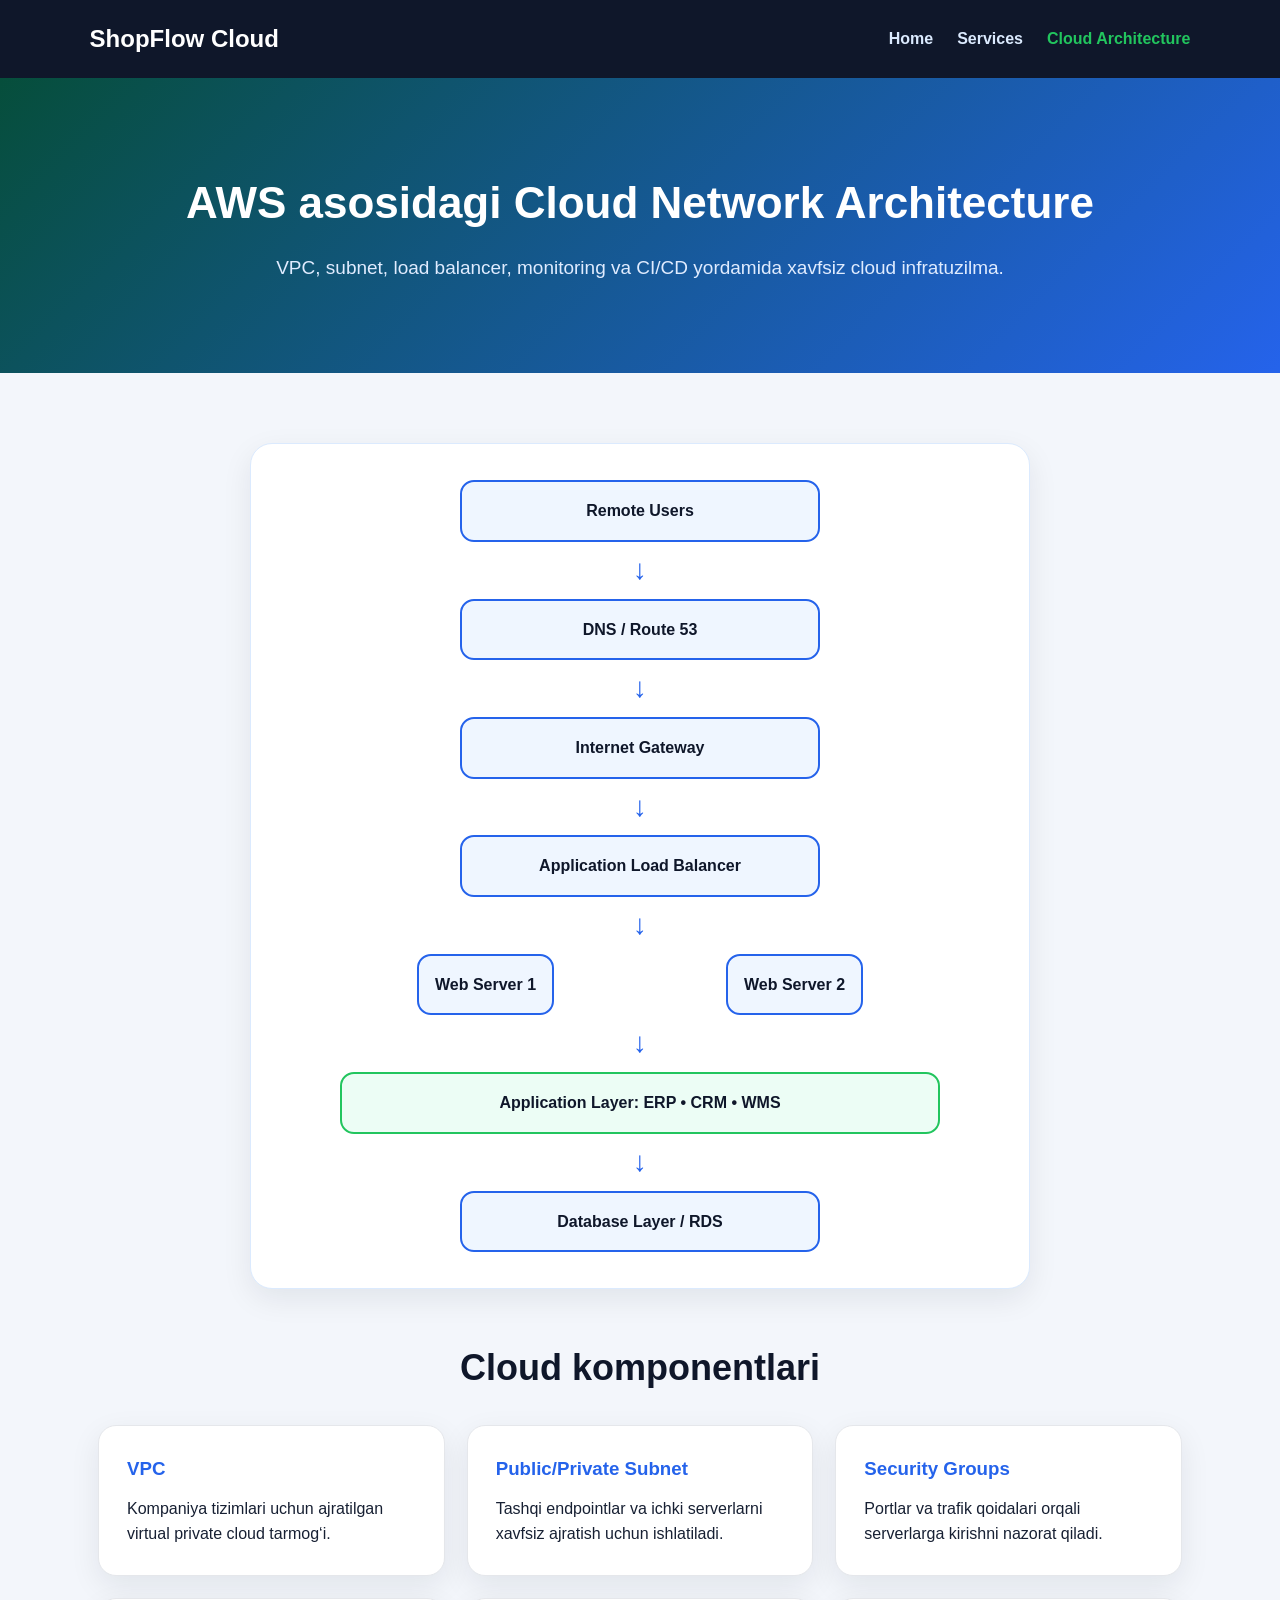
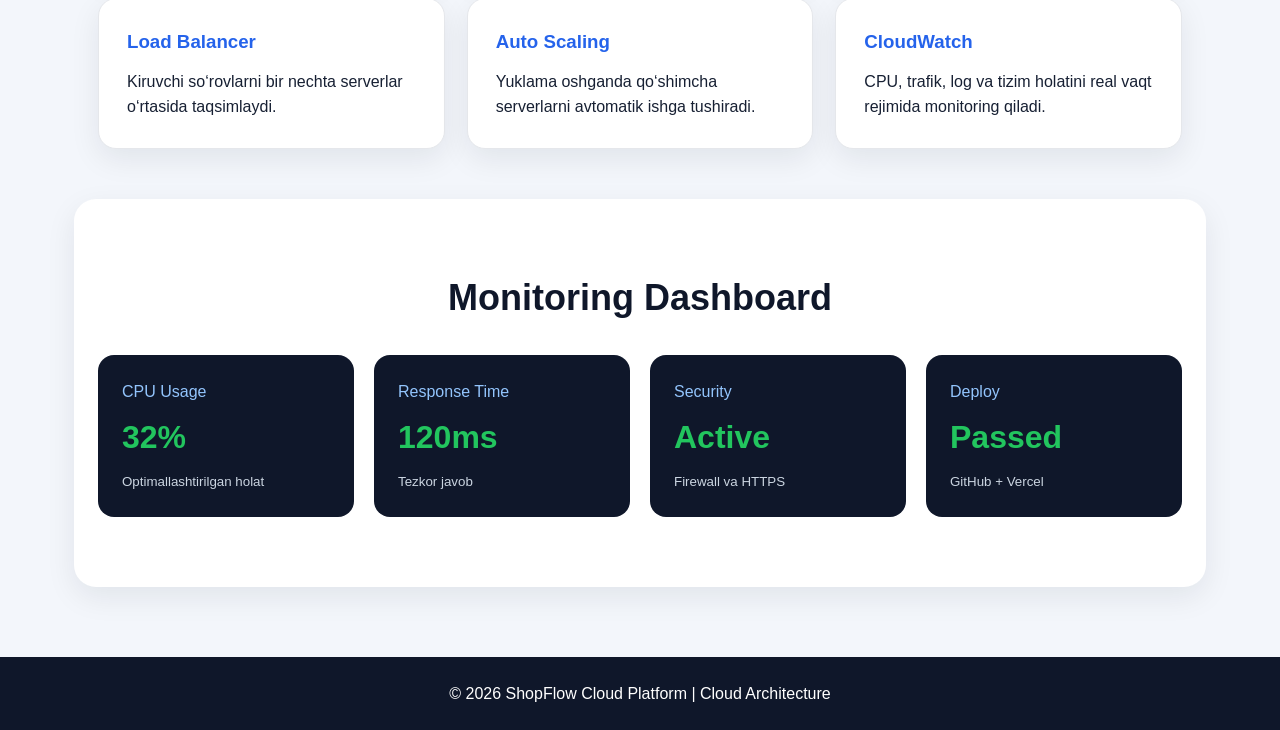
==== architecture.html @ b5617a1d "Add files via upload" ====
<!DOCTYPE html>
<html lang="uz">
<head>
  <meta charset="UTF-8" />
  <meta name="viewport" content="width=device-width, initial-scale=1.0" />
  <title>ShopFlow Cloud Platform | Cloud Architecture</title>
  <link rel="stylesheet" href="style.css" />
</head>
<body>
  <nav class="navbar">
    <div class="logo">ShopFlow Cloud</div>
    <ul>
      <li><a href="index.html">Home</a></li>
      <li><a href="services.html">Services</a></li>
      <li><a class="active" href="architecture.html">Cloud Architecture</a></li>
    </ul>
  </nav>

  <header class="page-header architecture-header">
    <h1>AWS asosidagi Cloud Network Architecture</h1>
    <p>VPC, subnet, load balancer, monitoring va CI/CD yordamida xavfsiz cloud infratuzilma.</p>
  </header>

  <main class="section">
    <div class="architecture-flow">
      <div class="flow-box">Remote Users</div>
      <div class="arrow">↓</div>
      <div class="flow-box">DNS / Route 53</div>
      <div class="arrow">↓</div>
      <div class="flow-box">Internet Gateway</div>
      <div class="arrow">↓</div>
      <div class="flow-box">Application Load Balancer</div>
      <div class="arrow">↓</div>
      <div class="flow-row">
        <div class="flow-box">Web Server 1</div>
        <div class="flow-box">Web Server 2</div>
      </div>
      <div class="arrow">↓</div>
      <div class="flow-box wide">Application Layer: ERP • CRM • WMS</div>
      <div class="arrow">↓</div>
      <div class="flow-box">Database Layer / RDS</div>
    </div>

    <section class="section mini">
      <h2>Cloud komponentlari</h2>
      <div class="cards three">
        <div class="card"><h3>VPC</h3><p>Kompaniya tizimlari uchun ajratilgan virtual private cloud tarmog‘i.</p></div>
        <div class="card"><h3>Public/Private Subnet</h3><p>Tashqi endpointlar va ichki serverlarni xavfsiz ajratish uchun ishlatiladi.</p></div>
        <div class="card"><h3>Security Groups</h3><p>Portlar va trafik qoidalari orqali serverlarga kirishni nazorat qiladi.</p></div>
        <div class="card"><h3>Load Balancer</h3><p>Kiruvchi so‘rovlarni bir nechta serverlar o‘rtasida taqsimlaydi.</p></div>
        <div class="card"><h3>Auto Scaling</h3><p>Yuklama oshganda qo‘shimcha serverlarni avtomatik ishga tushiradi.</p></div>
        <div class="card"><h3>CloudWatch</h3><p>CPU, trafik, log va tizim holatini real vaqt rejimida monitoring qiladi.</p></div>
      </div>
    </section>

    <section class="section dashboard">
      <h2>Monitoring Dashboard</h2>
      <div class="dashboard-grid">
        <div class="dash-card"><span>CPU Usage</span><strong>32%</strong><small>Optimallashtirilgan holat</small></div>
        <div class="dash-card"><span>Response Time</span><strong>120ms</strong><small>Tezkor javob</small></div>
        <div class="dash-card"><span>Security</span><strong>Active</strong><small>Firewall va HTTPS</small></div>
        <div class="dash-card"><span>Deploy</span><strong>Passed</strong><small>GitHub + Vercel</small></div>
      </div>
    </section>
  </main>

  <footer>© 2026 ShopFlow Cloud Platform | Cloud Architecture</footer>
</body>
</html>
---- style.css ----
*{box-sizing:border-box;margin:0;padding:0}
body{font-family:Arial,Helvetica,sans-serif;background:#f3f6fb;color:#172033;line-height:1.6}
.navbar{background:#0f172a;color:#fff;display:flex;justify-content:space-between;align-items:center;padding:20px 7%;position:sticky;top:0;z-index:10}
.logo{font-size:24px;font-weight:800}
.navbar ul{display:flex;gap:24px;list-style:none}
.navbar a{color:#dbeafe;text-decoration:none;font-weight:700}
.navbar a.active,.navbar a:hover{color:#22c55e}
.hero{min-height:620px;background:linear-gradient(135deg,#0f172a,#1d4ed8);color:white;display:grid;grid-template-columns:1.3fr .7fr;gap:40px;align-items:center;padding:70px 7%}
.badge{display:inline-block;background:rgba(34,197,94,.15);border:1px solid #22c55e;color:#bbf7d0;padding:8px 12px;border-radius:999px;margin-bottom:18px}
.hero h1{font-size:52px;line-height:1.1;margin-bottom:20px}
.hero p{font-size:20px;margin-bottom:30px;color:#e0ecff}
.hero-buttons{display:flex;gap:14px;flex-wrap:wrap}
.btn{padding:14px 22px;border-radius:10px;text-decoration:none;font-weight:800}
.primary{background:#22c55e;color:white}.secondary{background:white;color:#1d4ed8}
.hero-panel{background:white;color:#172033;border-radius:22px;padding:28px;box-shadow:0 20px 55px rgba(0,0,0,.25)}
.hero-panel h3{font-size:24px;margin-bottom:16px}.status{padding:12px;border-radius:10px;text-align:center;font-weight:800;margin-bottom:16px}.online{background:#dcfce7;color:#166534}
.metric{display:flex;justify-content:space-between;padding:13px 0;border-bottom:1px solid #e5e7eb}.metric strong{color:#2563eb}
.section{max-width:1180px;margin:auto;padding:70px 24px}.section h2{text-align:center;font-size:36px;margin-bottom:28px;color:#0f172a}
.center-text{max-width:850px;margin:0 auto 34px;text-align:center;font-size:18px;color:#475569}
.cards.three{display:grid;grid-template-columns:repeat(3,1fr);gap:22px}.card,.service-card{background:white;border-radius:18px;padding:28px;box-shadow:0 10px 30px rgba(15,23,42,.08);border:1px solid #e5e7eb}
.card h3,.service-card h2{color:#2563eb;margin-bottom:12px}
.dashboard{background:white;border-radius:22px;margin-top:30px;box-shadow:0 10px 30px rgba(15,23,42,.08)}
.dashboard-grid{display:grid;grid-template-columns:repeat(4,1fr);gap:20px}
.dash-card{background:#0f172a;color:white;padding:24px;border-radius:16px}
.dash-card span{display:block;color:#93c5fd;margin-bottom:8px}.dash-card strong{font-size:32px;color:#22c55e}.dash-card small{display:block;margin-top:8px;color:#cbd5e1}
.page-header{background:linear-gradient(135deg,#1e3a8a,#2563eb);color:white;text-align:center;padding:90px 24px}
.page-header h1{font-size:44px;margin-bottom:14px}.page-header p{font-size:19px;color:#e0ecff}
.service-layout{display:grid;grid-template-columns:repeat(3,1fr);gap:24px}.service-card ul{margin-top:18px;padding-left:20px}.service-card li{margin-bottom:10px}
.mini{padding-top:50px;padding-bottom:20px}
.architecture-header{background:linear-gradient(135deg,#064e3b,#2563eb)}
.architecture-flow{background:white;border:1px solid #dbeafe;border-radius:22px;padding:36px;max-width:780px;margin:auto;box-shadow:0 10px 30px rgba(15,23,42,.08)}
.flow-box{background:#eff6ff;border:2px solid #2563eb;color:#0f172a;border-radius:14px;padding:16px;text-align:center;font-weight:800;margin:auto;max-width:360px}
.flow-row{display:grid;grid-template-columns:1fr 1fr;gap:18px;max-width:600px;margin:auto}.wide{max-width:600px;background:#ecfdf5;border-color:#22c55e}
.arrow{text-align:center;font-size:28px;font-weight:900;color:#2563eb;margin:6px 0}
footer{text-align:center;background:#0f172a;color:white;padding:24px}
@media(max-width:900px){.hero{grid-template-columns:1fr}.cards.three,.dashboard-grid,.service-layout{grid-template-columns:1fr}.navbar{flex-direction:column;gap:14px}.navbar ul{flex-wrap:wrap;justify-content:center}.hero h1{font-size:38px}}
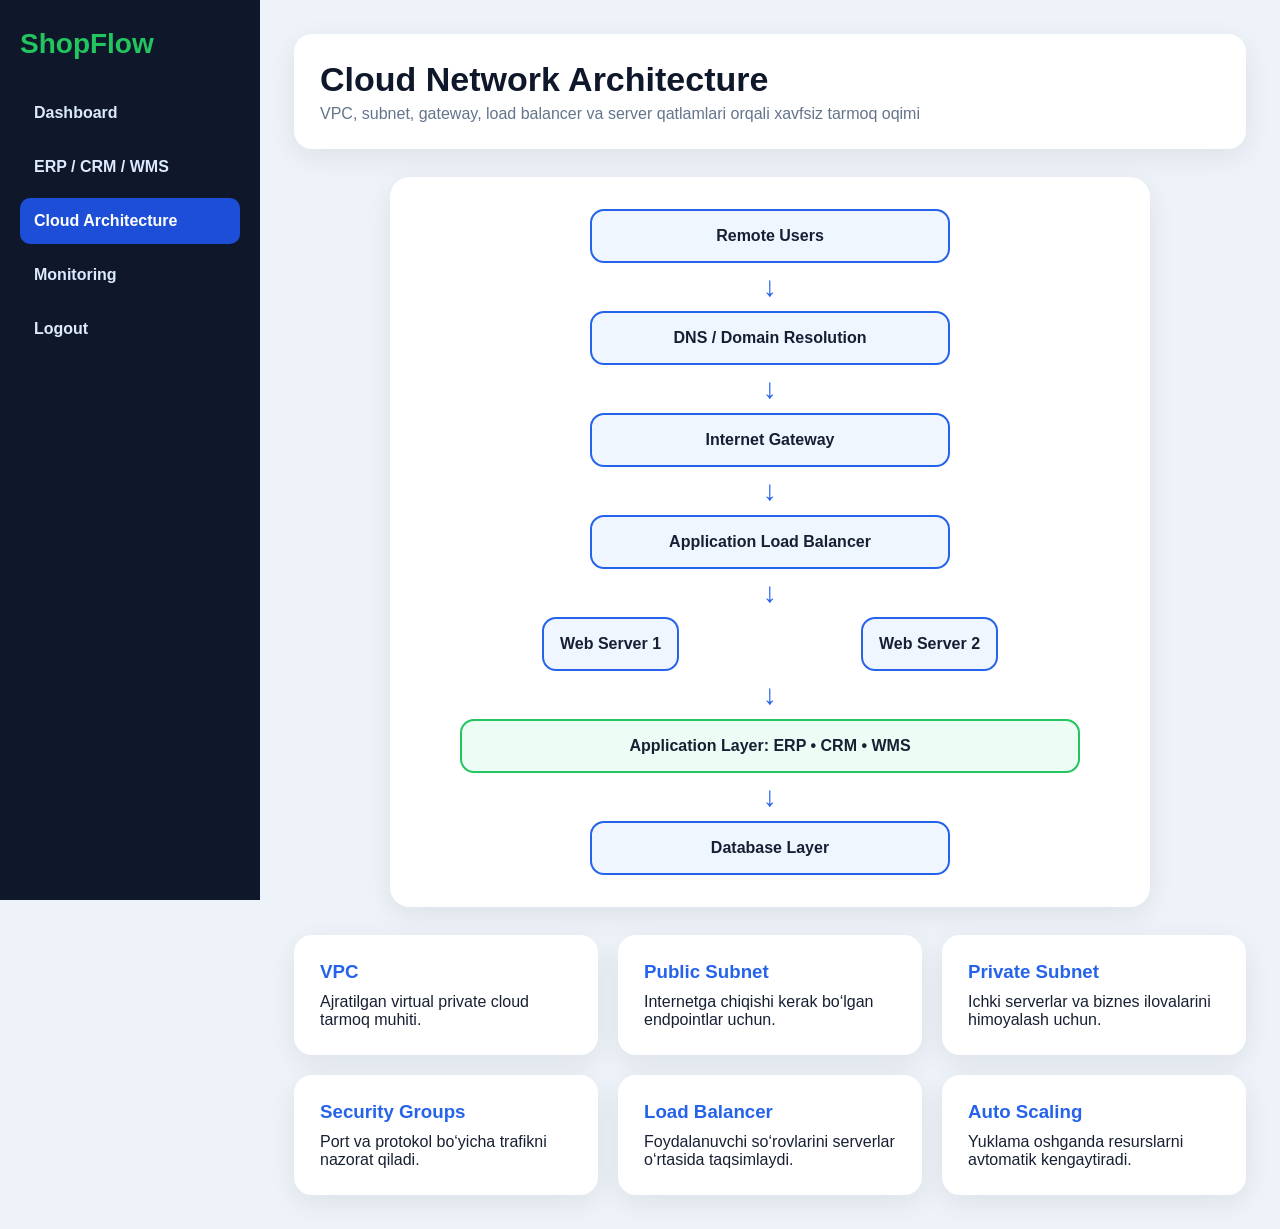
==== commit 7c625df5: "Add files via upload" ====
--- a/architecture.html
+++ b/architecture.html
@@ -1,69 +1,56 @@
 <!DOCTYPE html>
 <html lang="uz">
 <head>
-  <meta charset="UTF-8" />
-  <meta name="viewport" content="width=device-width, initial-scale=1.0" />
-  <title>ShopFlow Cloud Platform | Cloud Architecture</title>
-  <link rel="stylesheet" href="style.css" />
+  <meta charset="UTF-8">
+  <meta name="viewport" content="width=device-width, initial-scale=1.0">
+  <title>ShopFlow Cloud | Architecture</title>
+  <link rel="stylesheet" href="style.css">
 </head>
 <body>
-  <nav class="navbar">
-    <div class="logo">ShopFlow Cloud</div>
-    <ul>
-      <li><a href="index.html">Home</a></li>
-      <li><a href="services.html">Services</a></li>
-      <li><a class="active" href="architecture.html">Cloud Architecture</a></li>
-    </ul>
-  </nav>
+  <aside class="sidebar">
+    <h2>ShopFlow</h2>
+    <a href="dashboard.html">Dashboard</a>
+    <a href="systems.html">ERP / CRM / WMS</a>
+    <a class="active" href="architecture.html">Cloud Architecture</a>
+    <a href="monitoring.html">Monitoring</a>
+    <a href="index.html">Logout</a>
+  </aside>
 
-  <header class="page-header architecture-header">
-    <h1>AWS asosidagi Cloud Network Architecture</h1>
-    <p>VPC, subnet, load balancer, monitoring va CI/CD yordamida xavfsiz cloud infratuzilma.</p>
-  </header>
+  <main class="content">
+    <header class="topbar">
+      <div>
+        <h1>Cloud Network Architecture</h1>
+        <p>VPC, subnet, gateway, load balancer va server qatlamlari orqali xavfsiz tarmoq oqimi</p>
+      </div>
+    </header>
 
-  <main class="section">
-    <div class="architecture-flow">
-      <div class="flow-box">Remote Users</div>
+    <section class="flow">
+      <div class="node">Remote Users</div>
       <div class="arrow">↓</div>
-      <div class="flow-box">DNS / Route 53</div>
+      <div class="node">DNS / Domain Resolution</div>
       <div class="arrow">↓</div>
-      <div class="flow-box">Internet Gateway</div>
+      <div class="node">Internet Gateway</div>
       <div class="arrow">↓</div>
-      <div class="flow-box">Application Load Balancer</div>
+      <div class="node">Application Load Balancer</div>
       <div class="arrow">↓</div>
-      <div class="flow-row">
-        <div class="flow-box">Web Server 1</div>
-        <div class="flow-box">Web Server 2</div>
+      <div class="split">
+        <div class="node">Web Server 1</div>
+        <div class="node">Web Server 2</div>
       </div>
       <div class="arrow">↓</div>
-      <div class="flow-box wide">Application Layer: ERP • CRM • WMS</div>
+      <div class="node wide">Application Layer: ERP • CRM • WMS</div>
       <div class="arrow">↓</div>
-      <div class="flow-box">Database Layer / RDS</div>
-    </div>
-
-    <section class="section mini">
-      <h2>Cloud komponentlari</h2>
-      <div class="cards three">
-        <div class="card"><h3>VPC</h3><p>Kompaniya tizimlari uchun ajratilgan virtual private cloud tarmog‘i.</p></div>
-        <div class="card"><h3>Public/Private Subnet</h3><p>Tashqi endpointlar va ichki serverlarni xavfsiz ajratish uchun ishlatiladi.</p></div>
-        <div class="card"><h3>Security Groups</h3><p>Portlar va trafik qoidalari orqali serverlarga kirishni nazorat qiladi.</p></div>
-        <div class="card"><h3>Load Balancer</h3><p>Kiruvchi so‘rovlarni bir nechta serverlar o‘rtasida taqsimlaydi.</p></div>
-        <div class="card"><h3>Auto Scaling</h3><p>Yuklama oshganda qo‘shimcha serverlarni avtomatik ishga tushiradi.</p></div>
-        <div class="card"><h3>CloudWatch</h3><p>CPU, trafik, log va tizim holatini real vaqt rejimida monitoring qiladi.</p></div>
-      </div>
+      <div class="node">Database Layer</div>
     </section>
 
-    <section class="section dashboard">
-      <h2>Monitoring Dashboard</h2>
-      <div class="dashboard-grid">
-        <div class="dash-card"><span>CPU Usage</span><strong>32%</strong><small>Optimallashtirilgan holat</small></div>
-        <div class="dash-card"><span>Response Time</span><strong>120ms</strong><small>Tezkor javob</small></div>
-        <div class="dash-card"><span>Security</span><strong>Active</strong><small>Firewall va HTTPS</small></div>
-        <div class="dash-card"><span>Deploy</span><strong>Passed</strong><small>GitHub + Vercel</small></div>
-      </div>
+    <section class="component-grid">
+      <div><h3>VPC</h3><p>Ajratilgan virtual private cloud tarmoq muhiti.</p></div>
+      <div><h3>Public Subnet</h3><p>Internetga chiqishi kerak bo‘lgan endpointlar uchun.</p></div>
+      <div><h3>Private Subnet</h3><p>Ichki serverlar va biznes ilovalarini himoyalash uchun.</p></div>
+      <div><h3>Security Groups</h3><p>Port va protokol bo‘yicha trafikni nazorat qiladi.</p></div>
+      <div><h3>Load Balancer</h3><p>Foydalanuvchi so‘rovlarini serverlar o‘rtasida taqsimlaydi.</p></div>
+      <div><h3>Auto Scaling</h3><p>Yuklama oshganda resurslarni avtomatik kengaytiradi.</p></div>
     </section>
   </main>
-
-  <footer>© 2026 ShopFlow Cloud Platform | Cloud Architecture</footer>
 </body>
 </html>
--- a/style.css
+++ b/style.css
@@ -1,36 +1,20 @@
 *{box-sizing:border-box;margin:0;padding:0}
-body{font-family:Arial,Helvetica,sans-serif;background:#f3f6fb;color:#172033;line-height:1.6}
-.navbar{background:#0f172a;color:#fff;display:flex;justify-content:space-between;align-items:center;padding:20px 7%;position:sticky;top:0;z-index:10}
-.logo{font-size:24px;font-weight:800}
-.navbar ul{display:flex;gap:24px;list-style:none}
-.navbar a{color:#dbeafe;text-decoration:none;font-weight:700}
-.navbar a.active,.navbar a:hover{color:#22c55e}
-.hero{min-height:620px;background:linear-gradient(135deg,#0f172a,#1d4ed8);color:white;display:grid;grid-template-columns:1.3fr .7fr;gap:40px;align-items:center;padding:70px 7%}
-.badge{display:inline-block;background:rgba(34,197,94,.15);border:1px solid #22c55e;color:#bbf7d0;padding:8px 12px;border-radius:999px;margin-bottom:18px}
-.hero h1{font-size:52px;line-height:1.1;margin-bottom:20px}
-.hero p{font-size:20px;margin-bottom:30px;color:#e0ecff}
-.hero-buttons{display:flex;gap:14px;flex-wrap:wrap}
-.btn{padding:14px 22px;border-radius:10px;text-decoration:none;font-weight:800}
-.primary{background:#22c55e;color:white}.secondary{background:white;color:#1d4ed8}
-.hero-panel{background:white;color:#172033;border-radius:22px;padding:28px;box-shadow:0 20px 55px rgba(0,0,0,.25)}
-.hero-panel h3{font-size:24px;margin-bottom:16px}.status{padding:12px;border-radius:10px;text-align:center;font-weight:800;margin-bottom:16px}.online{background:#dcfce7;color:#166534}
-.metric{display:flex;justify-content:space-between;padding:13px 0;border-bottom:1px solid #e5e7eb}.metric strong{color:#2563eb}
-.section{max-width:1180px;margin:auto;padding:70px 24px}.section h2{text-align:center;font-size:36px;margin-bottom:28px;color:#0f172a}
-.center-text{max-width:850px;margin:0 auto 34px;text-align:center;font-size:18px;color:#475569}
-.cards.three{display:grid;grid-template-columns:repeat(3,1fr);gap:22px}.card,.service-card{background:white;border-radius:18px;padding:28px;box-shadow:0 10px 30px rgba(15,23,42,.08);border:1px solid #e5e7eb}
-.card h3,.service-card h2{color:#2563eb;margin-bottom:12px}
-.dashboard{background:white;border-radius:22px;margin-top:30px;box-shadow:0 10px 30px rgba(15,23,42,.08)}
-.dashboard-grid{display:grid;grid-template-columns:repeat(4,1fr);gap:20px}
-.dash-card{background:#0f172a;color:white;padding:24px;border-radius:16px}
-.dash-card span{display:block;color:#93c5fd;margin-bottom:8px}.dash-card strong{font-size:32px;color:#22c55e}.dash-card small{display:block;margin-top:8px;color:#cbd5e1}
-.page-header{background:linear-gradient(135deg,#1e3a8a,#2563eb);color:white;text-align:center;padding:90px 24px}
-.page-header h1{font-size:44px;margin-bottom:14px}.page-header p{font-size:19px;color:#e0ecff}
-.service-layout{display:grid;grid-template-columns:repeat(3,1fr);gap:24px}.service-card ul{margin-top:18px;padding-left:20px}.service-card li{margin-bottom:10px}
-.mini{padding-top:50px;padding-bottom:20px}
-.architecture-header{background:linear-gradient(135deg,#064e3b,#2563eb)}
-.architecture-flow{background:white;border:1px solid #dbeafe;border-radius:22px;padding:36px;max-width:780px;margin:auto;box-shadow:0 10px 30px rgba(15,23,42,.08)}
-.flow-box{background:#eff6ff;border:2px solid #2563eb;color:#0f172a;border-radius:14px;padding:16px;text-align:center;font-weight:800;margin:auto;max-width:360px}
-.flow-row{display:grid;grid-template-columns:1fr 1fr;gap:18px;max-width:600px;margin:auto}.wide{max-width:600px;background:#ecfdf5;border-color:#22c55e}
-.arrow{text-align:center;font-size:28px;font-weight:900;color:#2563eb;margin:6px 0}
-footer{text-align:center;background:#0f172a;color:white;padding:24px}
-@media(max-width:900px){.hero{grid-template-columns:1fr}.cards.three,.dashboard-grid,.service-layout{grid-template-columns:1fr}.navbar{flex-direction:column;gap:14px}.navbar ul{flex-wrap:wrap;justify-content:center}.hero h1{font-size:38px}}
+body{font-family:Arial,Helvetica,sans-serif;background:#eef3f9;color:#172033}
+.login-body{min-height:100vh;display:flex;align-items:center;justify-content:center;background:linear-gradient(135deg,#0f172a,#1d4ed8)}
+.login-card{width:420px;background:white;border-radius:22px;padding:36px;box-shadow:0 20px 60px rgba(0,0,0,.25)}
+.brand{font-size:28px;font-weight:900;color:#2563eb;margin-bottom:16px}.login-card h1{margin-bottom:8px}.login-card p{color:#64748b;margin-bottom:24px}
+label{display:block;margin:14px 0 6px;font-weight:700}input{width:100%;padding:14px;border:1px solid #cbd5e1;border-radius:10px;font-size:16px}
+button{width:100%;padding:14px;margin-top:20px;border:0;border-radius:10px;background:#22c55e;color:white;font-weight:900;cursor:pointer}.hint{margin-top:18px;background:#eff6ff;padding:12px;border-radius:10px;color:#1e3a8a}
+#loginMessage{margin-top:12px;font-weight:700;color:#dc2626}
+.sidebar{position:fixed;left:0;top:0;width:260px;height:100vh;background:#0f172a;color:white;padding:28px 20px}
+.sidebar h2{font-size:28px;margin-bottom:30px;color:#22c55e}.sidebar a{display:block;color:#dbeafe;text-decoration:none;padding:14px;border-radius:10px;margin-bottom:8px;font-weight:700}.sidebar a.active,.sidebar a:hover{background:#1d4ed8;color:white}
+.content{margin-left:260px;padding:34px}.topbar{display:flex;justify-content:space-between;align-items:center;background:white;border-radius:18px;padding:26px;box-shadow:0 8px 28px rgba(15,23,42,.08);margin-bottom:28px}.topbar h1{font-size:34px;color:#0f172a}.topbar p{color:#64748b;margin-top:6px}
+.status{background:#dcfce7;color:#166534;padding:10px 16px;border-radius:999px;font-weight:900}
+.kpi-grid{display:grid;grid-template-columns:repeat(4,1fr);gap:20px;margin-bottom:28px}.kpi{background:#0f172a;color:white;border-radius:18px;padding:24px}.kpi span{display:block;color:#93c5fd;margin-bottom:10px}.kpi strong{font-size:34px;color:#22c55e}.kpi small{display:block;color:#cbd5e1;margin-top:8px}
+.panel-grid{display:grid;grid-template-columns:1fr 1fr;gap:22px}.panel,.system-cards article,.component-grid div{background:white;border-radius:18px;padding:26px;box-shadow:0 8px 28px rgba(15,23,42,.08)}.panel h2{margin-bottom:18px}
+.activity,.service-row{display:flex;justify-content:space-between;border-bottom:1px solid #e5e7eb;padding:14px 0}.activity b,.service-row strong{color:#16a34a}
+.system-cards{display:grid;grid-template-columns:repeat(3,1fr);gap:22px}.system-cards h2{color:#2563eb;margin-bottom:12px}.system-cards p{color:#475569;margin-bottom:18px}.system-cards ul{padding-left:20px}.system-cards li{margin-bottom:9px}
+.flow{background:white;border-radius:20px;padding:32px;max-width:760px;margin:0 auto 28px;box-shadow:0 8px 28px rgba(15,23,42,.08)}.node{background:#eff6ff;border:2px solid #2563eb;border-radius:14px;padding:16px;text-align:center;font-weight:900;max-width:360px;margin:auto}.node.wide{max-width:620px;background:#ecfdf5;border-color:#22c55e}.arrow{text-align:center;font-size:28px;color:#2563eb;font-weight:900;margin:8px}.split{display:grid;grid-template-columns:1fr 1fr;gap:18px;max-width:620px;margin:auto}
+.component-grid{display:grid;grid-template-columns:repeat(3,1fr);gap:20px}.component-grid h3{color:#2563eb;margin-bottom:10px}
+.bar-row{display:grid;grid-template-columns:140px 1fr 60px;gap:14px;align-items:center;margin:18px 0}.bar{height:18px;background:#e5e7eb;border-radius:999px;overflow:hidden}.bar i{display:block;height:100%;background:#22c55e}
+@media(max-width:900px){.sidebar{position:static;width:100%;height:auto}.content{margin-left:0}.kpi-grid,.panel-grid,.system-cards,.component-grid{grid-template-columns:1fr}.topbar{flex-direction:column;align-items:flex-start;gap:14px}}
